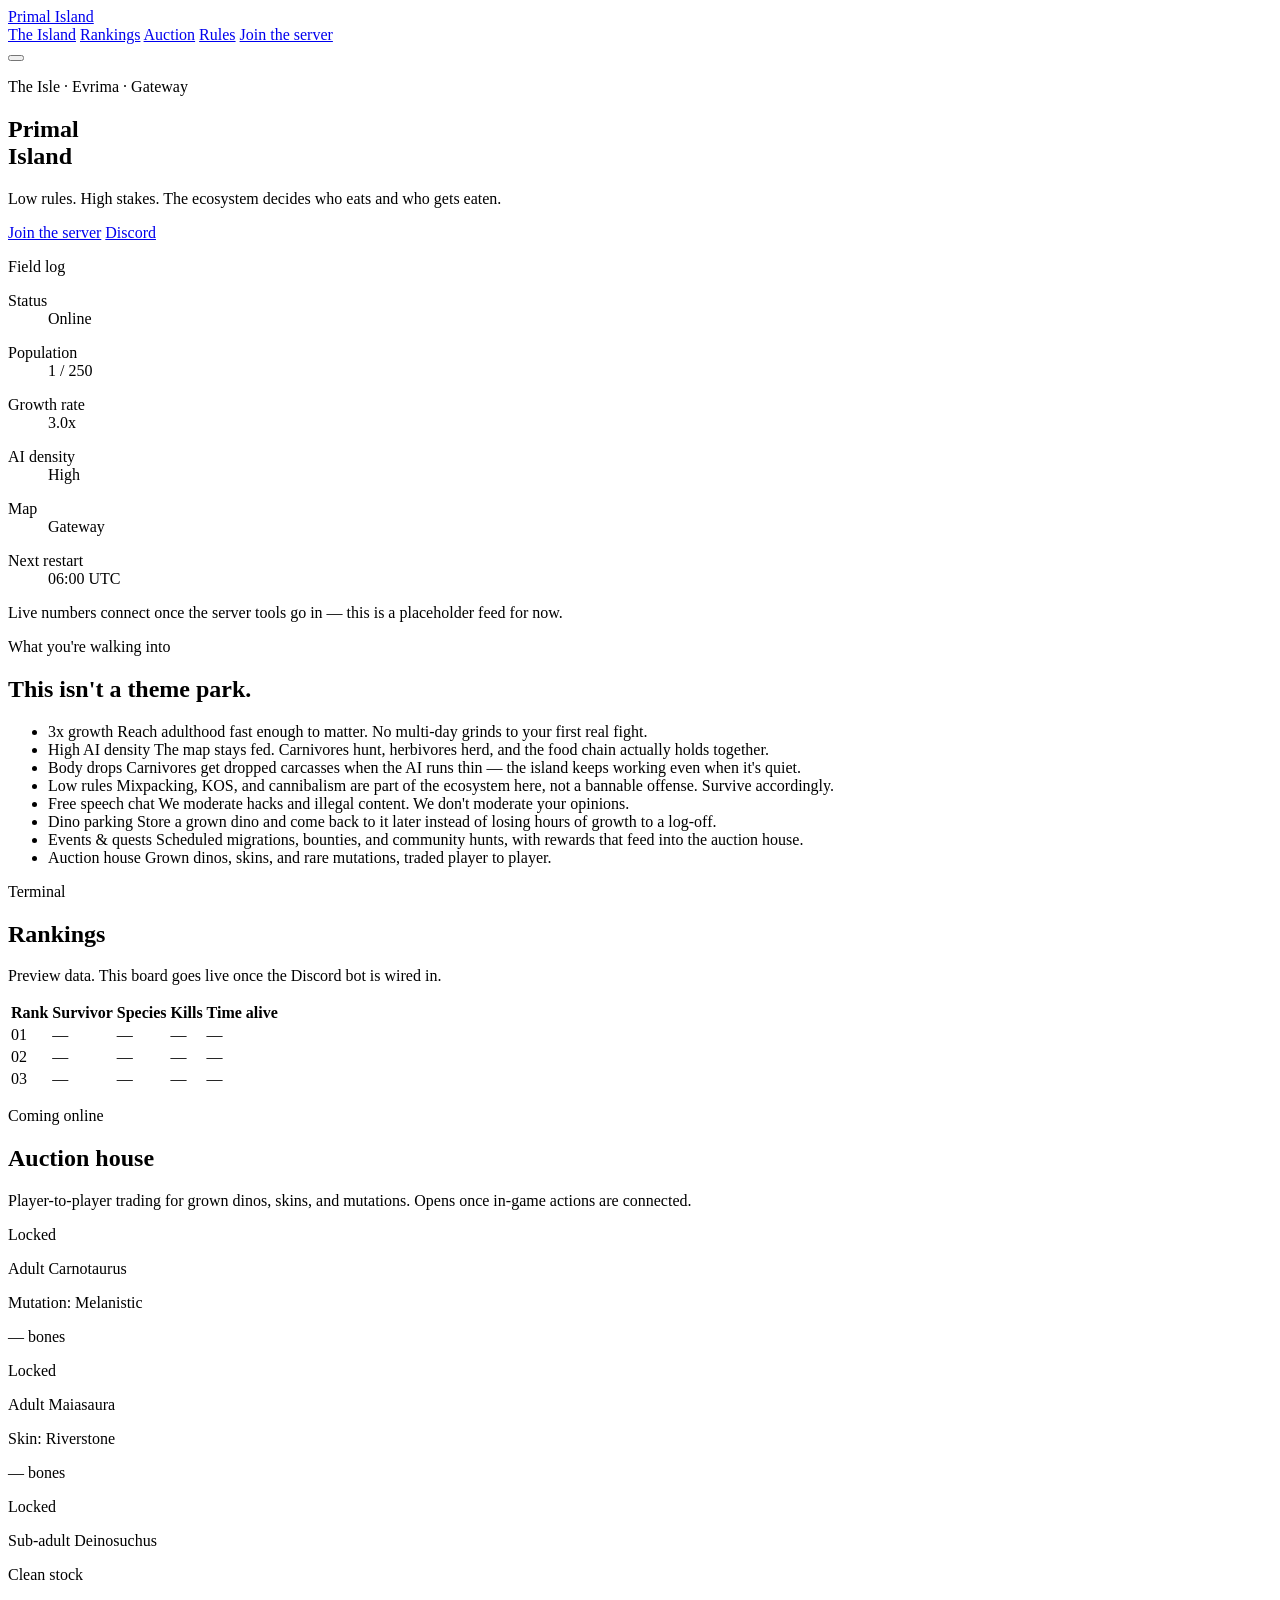
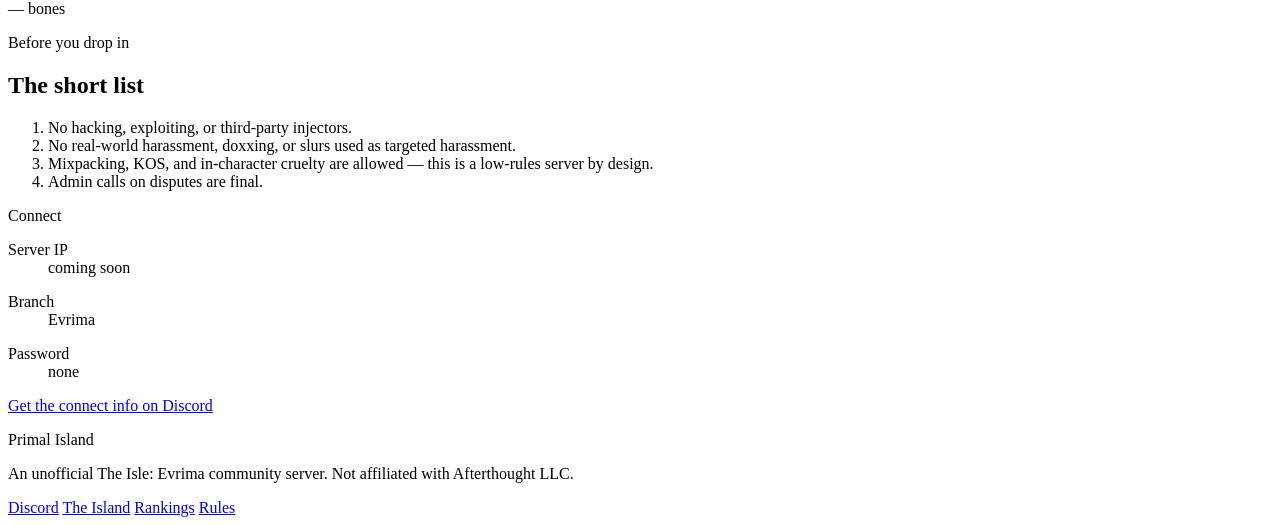
==== index.html @ 779211a6 "Add files via upload" ====
<!DOCTYPE html>
<html lang="en">
<head>
<meta charset="UTF-8">
<meta name="viewport" content="width=device-width, initial-scale=1.0">
<title>Primal Island — The Isle: Evrima Server</title>
<meta name="description" content="Primal Island: a low-rules, high-AI, 3x growth Isle Evrima server. Hunt, herd, and rule the ecosystem.">
<link rel="preconnect" href="https://fonts.googleapis.com">
<link rel="preconnect" href="https://fonts.gstatic.com" crossorigin>
<link href="https://fonts.googleapis.com/css2?family=Fraunces:opsz,wght@9..144,400;9..144,600;9..144,700;9..144,900&family=Work+Sans:wght@400;500;600;700&display=swap" rel="stylesheet">
<link rel="stylesheet" href="css/styles.css">
</head>
<body>

<div class="grain"></div>

<header class="nav">
  <a href="#top" class="nav__mark">Primal Island</a>
  <nav class="nav__links">
    <a href="#the-island">The Island</a>
    <a href="#rankings">Rankings</a>
    <a href="#auction">Auction</a>
    <a href="#rules">Rules</a>
    <a href="#connect" class="nav__cta">Join the server</a>
  </nav>
  <button class="nav__toggle" aria-label="Open menu" aria-expanded="false">
    <span></span><span></span><span></span>
  </button>
</header>

<main id="top">

  <!-- HERO -->
  <section class="hero">
    <div class="hero__terrain" aria-hidden="true"></div>
    <div class="hero__grid">
      <div class="hero__title-block">
        <p class="kicker">The Isle · Evrima · Gateway</p>
        <h1 class="hero__title">Primal<br>Island</h1>
        <p class="hero__sub">Low rules. High stakes. The ecosystem decides who eats and who gets eaten.</p>
        <div class="hero__actions">
          <a href="#connect" class="btn btn--primary">Join the server</a>
          <a href="#discord" class="btn btn--ghost">Discord</a>
        </div>
      </div>

      <aside class="field-log" aria-label="Live server status">
        <p class="field-log__title">Field log</p>
        <dl class="field-log__row">
          <dt>Status</dt>
          <dd><span class="dot dot--live"></span>Online</dd>
        </dl>
        <dl class="field-log__row">
          <dt>Population</dt>
          <dd>1 / 250</dd>
        </dl>
        <dl class="field-log__row">
          <dt>Growth rate</dt>
          <dd>3.0x</dd>
        </dl>
        <dl class="field-log__row">
          <dt>AI density</dt>
          <dd>High</dd>
        </dl>
        <dl class="field-log__row">
          <dt>Map</dt>
          <dd>Gateway</dd>
        </dl>
        <dl class="field-log__row">
          <dt>Next restart</dt>
          <dd>06:00 UTC</dd>
        </dl>
        <p class="field-log__note">Live numbers connect once the server tools go in — this is a placeholder feed for now.</p>
      </aside>
    </div>
  </section>

  <!-- THE ISLAND / FEATURES -->
  <section id="the-island" class="section">
    <div class="section__head">
      <p class="kicker">What you're walking into</p>
      <h2>This isn't a theme park.</h2>
    </div>

    <ul class="ledger">
      <li class="ledger__row">
        <span class="ledger__label">3x growth</span>
        <span class="ledger__desc">Reach adulthood fast enough to matter. No multi-day grinds to your first real fight.</span>
      </li>
      <li class="ledger__row">
        <span class="ledger__label">High AI density</span>
        <span class="ledger__desc">The map stays fed. Carnivores hunt, herbivores herd, and the food chain actually holds together.</span>
      </li>
      <li class="ledger__row">
        <span class="ledger__label">Body drops</span>
        <span class="ledger__desc">Carnivores get dropped carcasses when the AI runs thin — the island keeps working even when it's quiet.</span>
      </li>
      <li class="ledger__row">
        <span class="ledger__label">Low rules</span>
        <span class="ledger__desc">Mixpacking, KOS, and cannibalism are part of the ecosystem here, not a bannable offense. Survive accordingly.</span>
      </li>
      <li class="ledger__row">
        <span class="ledger__label">Free speech chat</span>
        <span class="ledger__desc">We moderate hacks and illegal content. We don't moderate your opinions.</span>
      </li>
      <li class="ledger__row">
        <span class="ledger__label">Dino parking</span>
        <span class="ledger__desc">Store a grown dino and come back to it later instead of losing hours of growth to a log-off.</span>
      </li>
      <li class="ledger__row">
        <span class="ledger__label">Events &amp; quests</span>
        <span class="ledger__desc">Scheduled migrations, bounties, and community hunts, with rewards that feed into the auction house.</span>
      </li>
      <li class="ledger__row">
        <span class="ledger__label">Auction house</span>
        <span class="ledger__desc">Grown dinos, skins, and rare mutations, traded player to player.</span>
      </li>
    </ul>
  </section>

  <!-- RANKINGS -->
  <section id="rankings" class="section section--terminal">
    <div class="section__head">
      <p class="kicker">Terminal</p>
      <h2>Rankings</h2>
      <p class="section__note">Preview data. This board goes live once the Discord bot is wired in.</p>
    </div>

    <table class="terminal-table">
      <thead>
        <tr>
          <th>Rank</th>
          <th>Survivor</th>
          <th>Species</th>
          <th>Kills</th>
          <th>Time alive</th>
        </tr>
      </thead>
      <tbody>
        <tr>
          <td>01</td>
          <td>—</td>
          <td>—</td>
          <td>—</td>
          <td>—</td>
        </tr>
        <tr>
          <td>02</td>
          <td>—</td>
          <td>—</td>
          <td>—</td>
          <td>—</td>
        </tr>
        <tr>
          <td>03</td>
          <td>—</td>
          <td>—</td>
          <td>—</td>
          <td>—</td>
        </tr>
      </tbody>
    </table>
  </section>

  <!-- AUCTION -->
  <section id="auction" class="section">
    <div class="section__head">
      <p class="kicker">Coming online</p>
      <h2>Auction house</h2>
      <p class="section__note">Player-to-player trading for grown dinos, skins, and mutations. Opens once in-game actions are connected.</p>
    </div>

    <div class="auction-preview">
      <div class="auction-card">
        <span class="tag tag--amber">Locked</span>
        <p class="auction-card__name">Adult Carnotaurus</p>
        <p class="auction-card__meta">Mutation: Melanistic</p>
        <p class="auction-card__price">— bones</p>
      </div>
      <div class="auction-card">
        <span class="tag tag--amber">Locked</span>
        <p class="auction-card__name">Adult Maiasaura</p>
        <p class="auction-card__meta">Skin: Riverstone</p>
        <p class="auction-card__price">— bones</p>
      </div>
      <div class="auction-card">
        <span class="tag tag--amber">Locked</span>
        <p class="auction-card__name">Sub-adult Deinosuchus</p>
        <p class="auction-card__meta">Clean stock</p>
        <p class="auction-card__price">— bones</p>
      </div>
    </div>
  </section>

  <!-- RULES / CONNECT -->
  <section id="rules" class="section section--split">
    <div>
      <p class="kicker">Before you drop in</p>
      <h2>The short list</h2>
      <ol class="rules-list">
        <li>No hacking, exploiting, or third-party injectors.</li>
        <li>No real-world harassment, doxxing, or slurs used as targeted harassment.</li>
        <li>Mixpacking, KOS, and in-character cruelty are allowed — this is a low-rules server by design.</li>
        <li>Admin calls on disputes are final.</li>
      </ol>
    </div>

    <div id="connect" class="connect-panel">
      <p class="field-log__title">Connect</p>
      <dl class="field-log__row">
        <dt>Server IP</dt>
        <dd>coming soon</dd>
      </dl>
      <dl class="field-log__row">
        <dt>Branch</dt>
        <dd>Evrima</dd>
      </dl>
      <dl class="field-log__row">
        <dt>Password</dt>
        <dd>none</dd>
      </dl>
      <a href="#discord" class="btn btn--primary btn--block">Get the connect info on Discord</a>
    </div>
  </section>

</main>

<footer class="footer" id="discord">
  <p class="footer__mark">Primal Island</p>
  <p class="footer__sub">An unofficial The Isle: Evrima community server. Not affiliated with Afterthought LLC.</p>
  <div class="footer__links">
    <a href="#">Discord</a>
    <a href="#the-island">The Island</a>
    <a href="#rankings">Rankings</a>
    <a href="#rules">Rules</a>
  </div>
</footer>

<script src="js/main.js"></script>
</body>
</html>
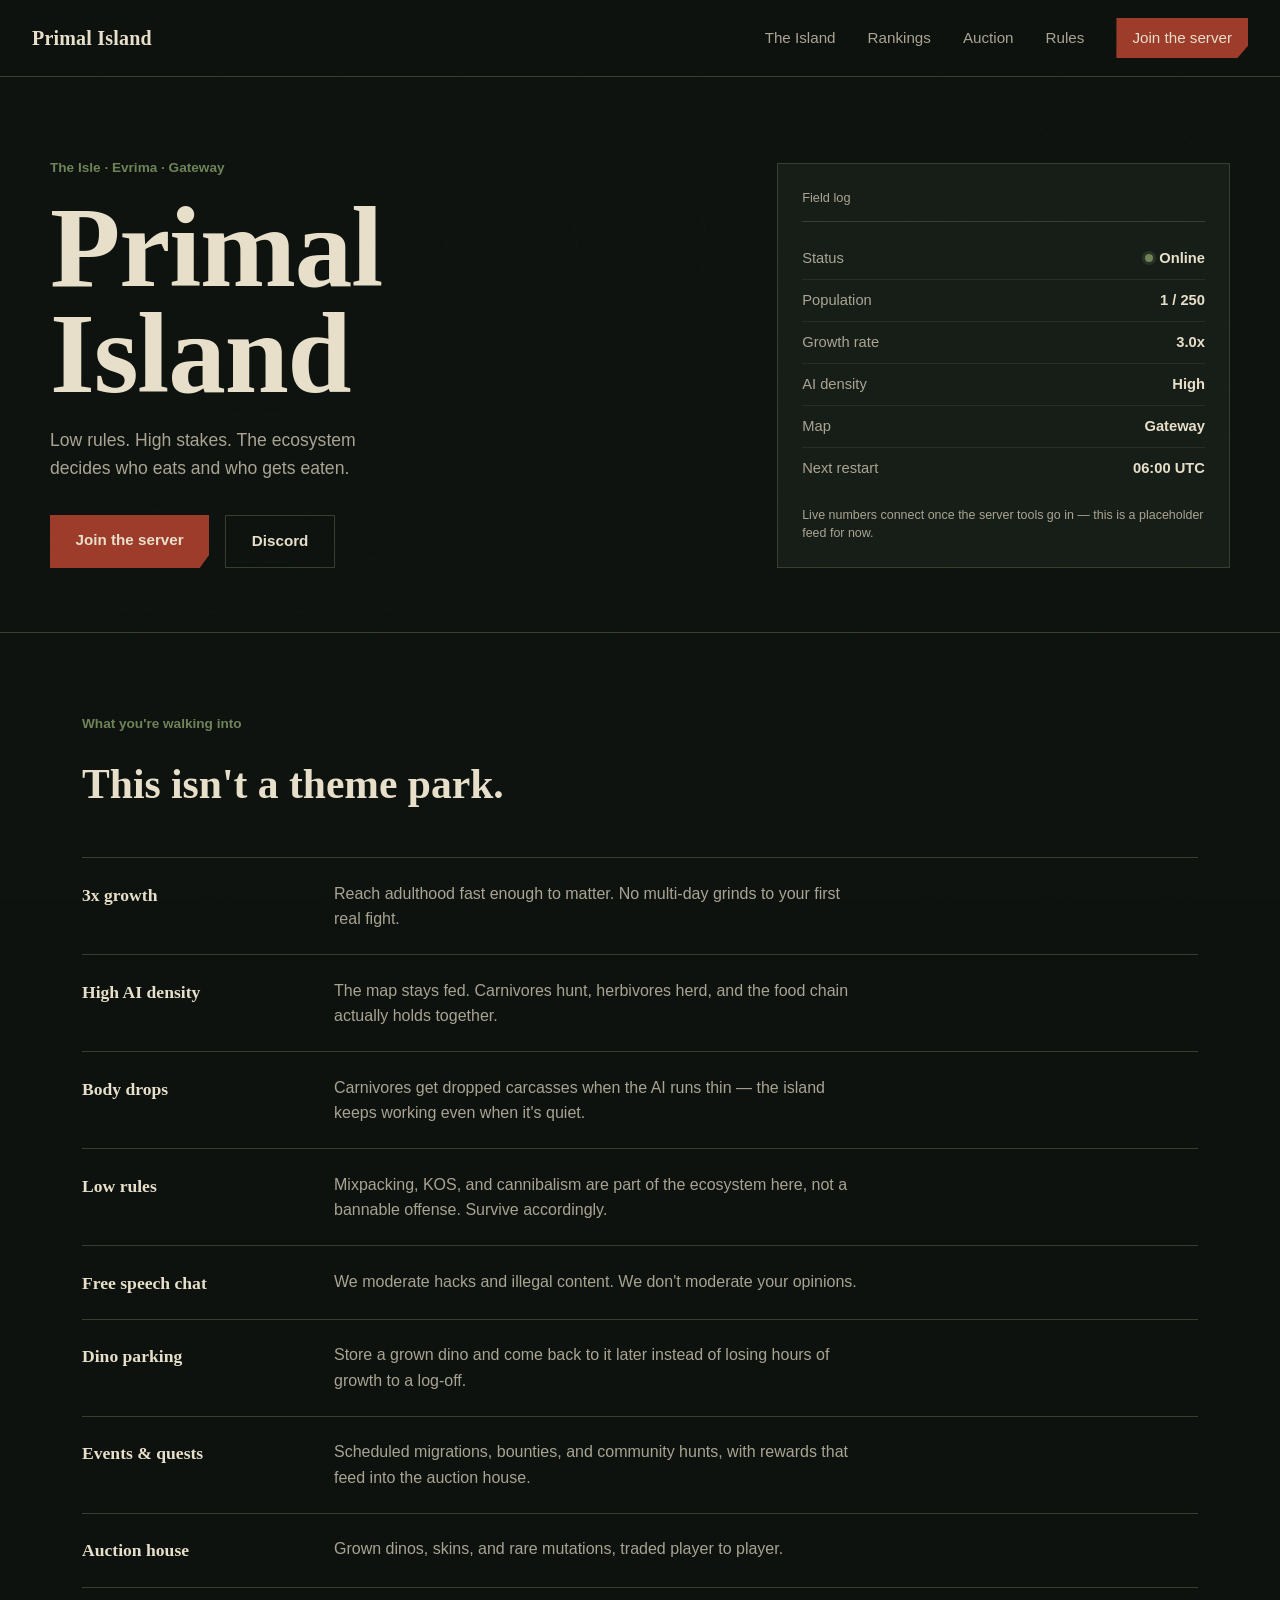
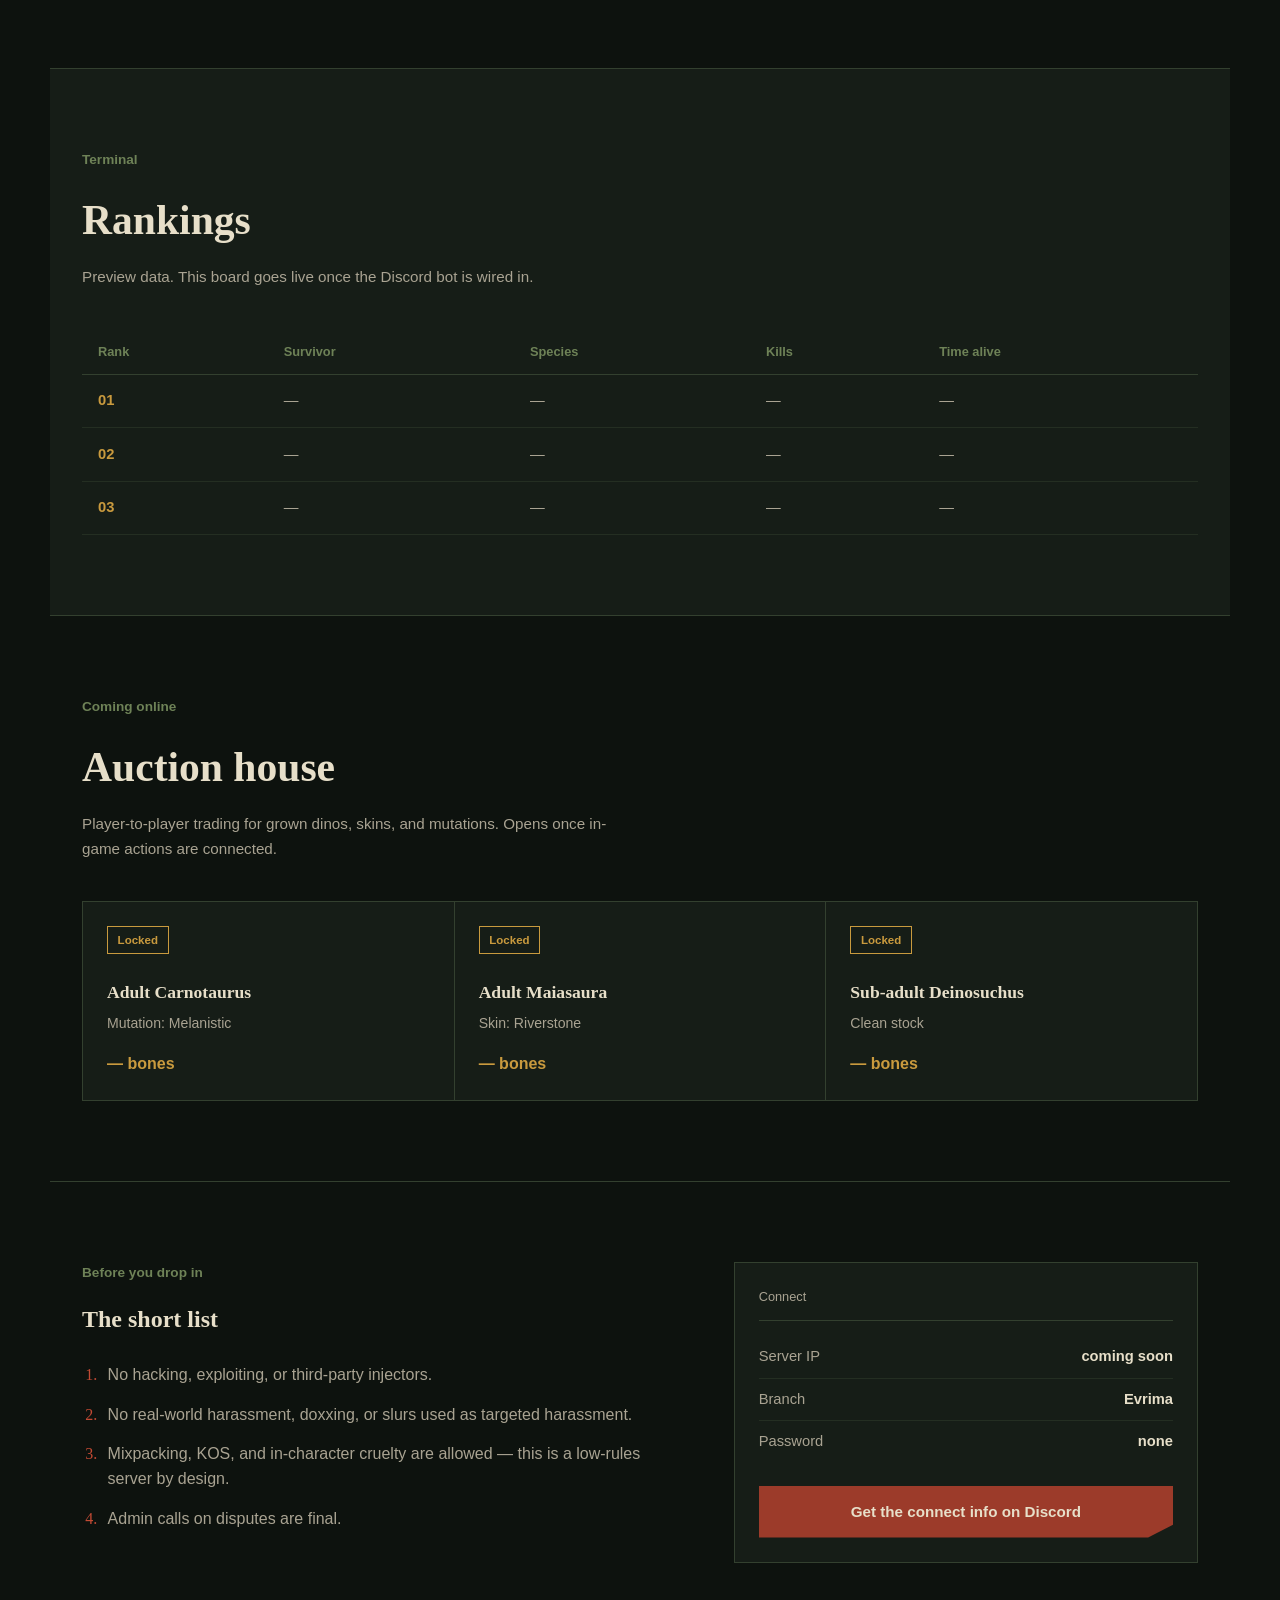
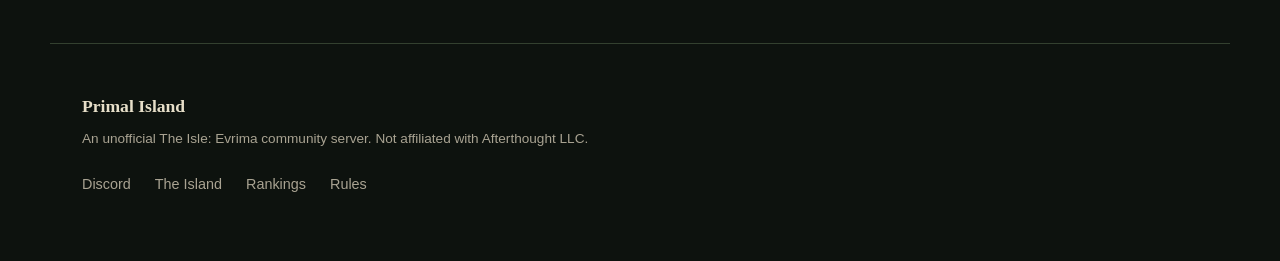
==== commit 817636fe: "Update stylesheet and script links in index.html" ====
--- a/index.html
+++ b/index.html
@@ -8,7 +8,7 @@
 <link rel="preconnect" href="https://fonts.googleapis.com">
 <link rel="preconnect" href="https://fonts.gstatic.com" crossorigin>
 <link href="https://fonts.googleapis.com/css2?family=Fraunces:opsz,wght@9..144,400;9..144,600;9..144,700;9..144,900&family=Work+Sans:wght@400;500;600;700&display=swap" rel="stylesheet">
-<link rel="stylesheet" href="css/styles.css">
+<link rel="stylesheet" href="styles.css">
 </head>
 <body>
 
@@ -236,6 +236,6 @@
   </div>
 </footer>
 
-<script src="js/main.js"></script>
+<script src="main.js"></script>
 </body>
 </html>
--- a/styles.css
+++ b/styles.css
@@ -0,0 +1,393 @@
+/* ---------------------------------------------
+   Primal Island — design tokens
+--------------------------------------------- */
+:root {
+  --void: #0D120E;
+  --surface: #161D17;
+  --surface-raised: #1D2620;
+  --line: #33402F;
+  --bone: #E7DFC9;
+  --bone-dim: #A9A392;
+  --rust: #9C3B2A;
+  --rust-bright: #C24A34;
+  --fern: #6E8257;
+  --amber: #C99A3E;
+
+  --font-display: "Fraunces", Georgia, serif;
+  --font-body: "Work Sans", -apple-system, BlinkMacSystemFont, sans-serif;
+
+  --max-width: 1180px;
+}
+
+* { box-sizing: border-box; }
+
+html { scroll-behavior: smooth; }
+
+body {
+  margin: 0;
+  background: var(--void);
+  color: var(--bone);
+  font-family: var(--font-body);
+  font-size: 16px;
+  line-height: 1.6;
+  -webkit-font-smoothing: antialiased;
+}
+
+@media (prefers-reduced-motion: reduce) {
+  html { scroll-behavior: auto; }
+  * { animation: none !important; transition: none !important; }
+}
+
+a { color: inherit; text-decoration: none; }
+
+h1, h2, h3 {
+  font-family: var(--font-display);
+  font-weight: 600;
+  margin: 0;
+  color: var(--bone);
+}
+
+:focus-visible {
+  outline: 2px solid var(--amber);
+  outline-offset: 3px;
+}
+
+/* subtle film grain over everything — one deliberate texture, not decoration piled on decoration */
+.grain {
+  position: fixed;
+  inset: 0;
+  pointer-events: none;
+  z-index: 50;
+  opacity: 0.05;
+  mix-blend-mode: overlay;
+  background-image: url("data:image/svg+xml,%3Csvg xmlns='http://www.w3.org/2000/svg' width='120' height='120'%3E%3Cfilter id='n'%3E%3CfeTurbulence type='fractalNoise' baseFrequency='0.9' numOctaves='2' stitchTiles='stitch'/%3E%3C/filter%3E%3Crect width='100%25' height='100%25' filter='url(%23n)'/%3E%3C/svg%3E");
+}
+
+/* ---------------------------------------------
+   Nav
+--------------------------------------------- */
+.nav {
+  position: sticky;
+  top: 0;
+  z-index: 40;
+  display: flex;
+  align-items: center;
+  justify-content: space-between;
+  padding: 1.1rem 2rem;
+  background: rgba(13, 18, 14, 0.88);
+  backdrop-filter: blur(6px);
+  border-bottom: 1px solid var(--line);
+}
+
+.nav__mark {
+  font-family: var(--font-display);
+  font-weight: 700;
+  font-size: 1.25rem;
+  letter-spacing: 0.01em;
+}
+
+.nav__links {
+  display: flex;
+  align-items: center;
+  gap: 2rem;
+  font-size: 0.95rem;
+}
+
+.nav__links a { color: var(--bone-dim); transition: color 0.15s ease; }
+.nav__links a:hover { color: var(--bone); }
+
+.nav__cta {
+  color: var(--bone) !important;
+  background: var(--rust);
+  padding: 0.5rem 1rem;
+  clip-path: polygon(0 0, 100% 0, 100% 70%, 92% 100%, 0 100%);
+}
+.nav__cta:hover { background: var(--rust-bright); }
+
+.nav__toggle {
+  display: none;
+  flex-direction: column;
+  gap: 5px;
+  background: none;
+  border: none;
+  cursor: pointer;
+  padding: 0.5rem;
+}
+.nav__toggle span {
+  width: 22px;
+  height: 2px;
+  background: var(--bone);
+}
+
+/* ---------------------------------------------
+   Hero
+--------------------------------------------- */
+.hero {
+  position: relative;
+  padding: 5rem 2rem 4rem;
+  overflow: hidden;
+  border-bottom: 1px solid var(--line);
+}
+
+.hero__terrain {
+  position: absolute;
+  inset: 0;
+  z-index: 0;
+  opacity: 0.5;
+  background-image:
+    repeating-radial-gradient(ellipse at 20% 30%, transparent 0, transparent 60px, rgba(110,130,87,0.06) 61px, transparent 62px, transparent 130px),
+    repeating-radial-gradient(ellipse at 85% 70%, transparent 0, transparent 90px, rgba(156,59,42,0.05) 91px, transparent 92px, transparent 170px);
+}
+
+.hero__grid {
+  position: relative;
+  z-index: 1;
+  max-width: var(--max-width);
+  margin: 0 auto;
+  display: grid;
+  grid-template-columns: 1.5fr 1fr;
+  gap: 3rem;
+  align-items: end;
+}
+
+.kicker {
+  font-family: var(--font-body);
+  font-size: 0.85rem;
+  color: var(--fern);
+  margin: 0 0 1rem;
+  font-weight: 600;
+}
+
+.hero__title {
+  font-size: clamp(3.5rem, 9vw, 7.5rem);
+  line-height: 0.92;
+  letter-spacing: -0.01em;
+  margin: 0 0 1.25rem;
+}
+
+.hero__sub {
+  max-width: 34ch;
+  color: var(--bone-dim);
+  font-size: 1.1rem;
+  margin: 0 0 2rem;
+}
+
+.hero__actions { display: flex; gap: 1rem; flex-wrap: wrap; }
+
+.btn {
+  display: inline-block;
+  padding: 0.85rem 1.6rem;
+  font-family: var(--font-body);
+  font-weight: 600;
+  font-size: 0.95rem;
+  clip-path: polygon(0 0, 100% 0, 100% 75%, 94% 100%, 0 100%);
+  transition: background 0.15s ease, color 0.15s ease;
+}
+.btn--primary { background: var(--rust); color: var(--bone); }
+.btn--primary:hover { background: var(--rust-bright); }
+.btn--ghost { background: transparent; color: var(--bone); border: 1px solid var(--line); clip-path: none; }
+.btn--ghost:hover { border-color: var(--bone-dim); }
+.btn--block { display: block; text-align: center; width: 100%; margin-top: 1.5rem; }
+
+/* Field log / HUD panel */
+.field-log {
+  background: var(--surface);
+  border: 1px solid var(--line);
+  padding: 1.5rem;
+}
+
+.field-log__title {
+  font-family: var(--font-body);
+  font-size: 0.8rem;
+  color: var(--bone-dim);
+  margin: 0 0 1rem;
+  padding-bottom: 0.75rem;
+  border-bottom: 1px solid var(--line);
+}
+
+.field-log__row {
+  display: flex;
+  justify-content: space-between;
+  align-items: center;
+  margin: 0;
+  padding: 0.55rem 0;
+  border-bottom: 1px solid rgba(51, 64, 47, 0.5);
+  font-size: 0.92rem;
+}
+.field-log__row:last-of-type { border-bottom: none; }
+.field-log__row dt { color: var(--bone-dim); font-weight: 400; }
+.field-log__row dd { margin: 0; font-weight: 600; display: flex; align-items: center; gap: 0.4rem; }
+
+.field-log__note {
+  font-size: 0.78rem;
+  color: var(--bone-dim);
+  margin: 1rem 0 0;
+  line-height: 1.5;
+}
+
+.dot {
+  width: 8px;
+  height: 8px;
+  border-radius: 50%;
+  display: inline-block;
+}
+.dot--live { background: var(--fern); box-shadow: 0 0 0 3px rgba(110,130,87,0.2); }
+
+/* ---------------------------------------------
+   Sections (shared)
+--------------------------------------------- */
+.section {
+  max-width: var(--max-width);
+  margin: 0 auto;
+  padding: 5rem 2rem;
+  border-bottom: 1px solid var(--line);
+}
+
+.section__head { margin-bottom: 2.5rem; max-width: 60ch; }
+.section__head h2 { font-size: clamp(1.9rem, 4vw, 2.6rem); }
+.section__note { color: var(--bone-dim); margin-top: 0.75rem; font-size: 0.95rem; }
+
+/* Ledger list — deliberately not a card grid */
+.ledger { list-style: none; margin: 0; padding: 0; border-top: 1px solid var(--line); }
+
+.ledger__row {
+  display: grid;
+  grid-template-columns: 220px 1fr;
+  gap: 2rem;
+  padding: 1.4rem 0;
+  border-bottom: 1px solid var(--line);
+}
+
+.ledger__label {
+  font-family: var(--font-display);
+  font-weight: 600;
+  font-size: 1.1rem;
+}
+
+.ledger__desc { color: var(--bone-dim); max-width: 60ch; }
+
+/* Terminal / rankings table */
+.section--terminal { background: var(--surface); border-bottom: 1px solid var(--line); }
+
+.terminal-table {
+  width: 100%;
+  border-collapse: collapse;
+  font-family: var(--font-body);
+  font-size: 0.92rem;
+}
+
+.terminal-table th {
+  text-align: left;
+  color: var(--fern);
+  font-weight: 600;
+  padding: 0.75rem 1rem;
+  border-bottom: 1px solid var(--line);
+  font-size: 0.8rem;
+}
+
+.terminal-table td {
+  padding: 0.9rem 1rem;
+  border-bottom: 1px solid rgba(51, 64, 47, 0.5);
+  color: var(--bone-dim);
+}
+
+.terminal-table tr td:first-child { color: var(--amber); font-weight: 600; }
+
+/* Auction preview */
+.auction-preview {
+  display: grid;
+  grid-template-columns: repeat(auto-fit, minmax(220px, 1fr));
+  gap: 1px;
+  background: var(--line);
+  border: 1px solid var(--line);
+}
+
+.auction-card {
+  background: var(--surface);
+  padding: 1.5rem;
+  position: relative;
+}
+
+.auction-card__name {
+  font-family: var(--font-display);
+  font-weight: 600;
+  font-size: 1.1rem;
+  margin: 1.5rem 0 0.35rem;
+}
+
+.auction-card__meta { color: var(--bone-dim); font-size: 0.88rem; margin: 0 0 1rem; }
+.auction-card__price { font-weight: 600; color: var(--amber); margin: 0; }
+
+.tag {
+  display: inline-block;
+  font-size: 0.72rem;
+  font-weight: 600;
+  padding: 0.25rem 0.6rem;
+  border: 1px solid var(--amber);
+  color: var(--amber);
+}
+
+/* Rules + connect split */
+.section--split {
+  display: grid;
+  grid-template-columns: 1.3fr 1fr;
+  gap: 3rem;
+  align-items: start;
+}
+
+.rules-list {
+  padding-left: 1.2rem;
+  color: var(--bone-dim);
+  margin-top: 1.5rem;
+}
+.rules-list li { margin-bottom: 0.85rem; padding-left: 0.4rem; }
+.rules-list li::marker { color: var(--rust-bright); font-family: var(--font-display); }
+
+.connect-panel {
+  background: var(--surface);
+  border: 1px solid var(--line);
+  padding: 1.5rem;
+}
+
+/* ---------------------------------------------
+   Footer
+--------------------------------------------- */
+.footer {
+  max-width: var(--max-width);
+  margin: 0 auto;
+  padding: 3rem 2rem 4rem;
+  display: flex;
+  flex-direction: column;
+  gap: 0.5rem;
+}
+
+.footer__mark { font-family: var(--font-display); font-weight: 700; font-size: 1.1rem; margin: 0; }
+.footer__sub { color: var(--bone-dim); font-size: 0.85rem; margin: 0 0 1rem; }
+.footer__links { display: flex; gap: 1.5rem; }
+.footer__links a { color: var(--bone-dim); font-size: 0.9rem; }
+.footer__links a:hover { color: var(--bone); }
+
+/* ---------------------------------------------
+   Responsive
+--------------------------------------------- */
+@media (max-width: 860px) {
+  .nav__links { display: none; }
+  .nav__links--open {
+    display: flex;
+    flex-direction: column;
+    position: absolute;
+    top: 100%;
+    left: 0;
+    right: 0;
+    background: var(--void);
+    border-bottom: 1px solid var(--line);
+    padding: 1.5rem 2rem;
+    gap: 1.2rem;
+  }
+  .nav__toggle { display: flex; }
+  .hero__grid { grid-template-columns: 1fr; }
+  .ledger__row { grid-template-columns: 1fr; gap: 0.4rem; }
+  .section--split { grid-template-columns: 1fr; }
+  .section { padding: 3.5rem 1.5rem; }
+  .hero { padding: 3.5rem 1.5rem 3rem; }
+}
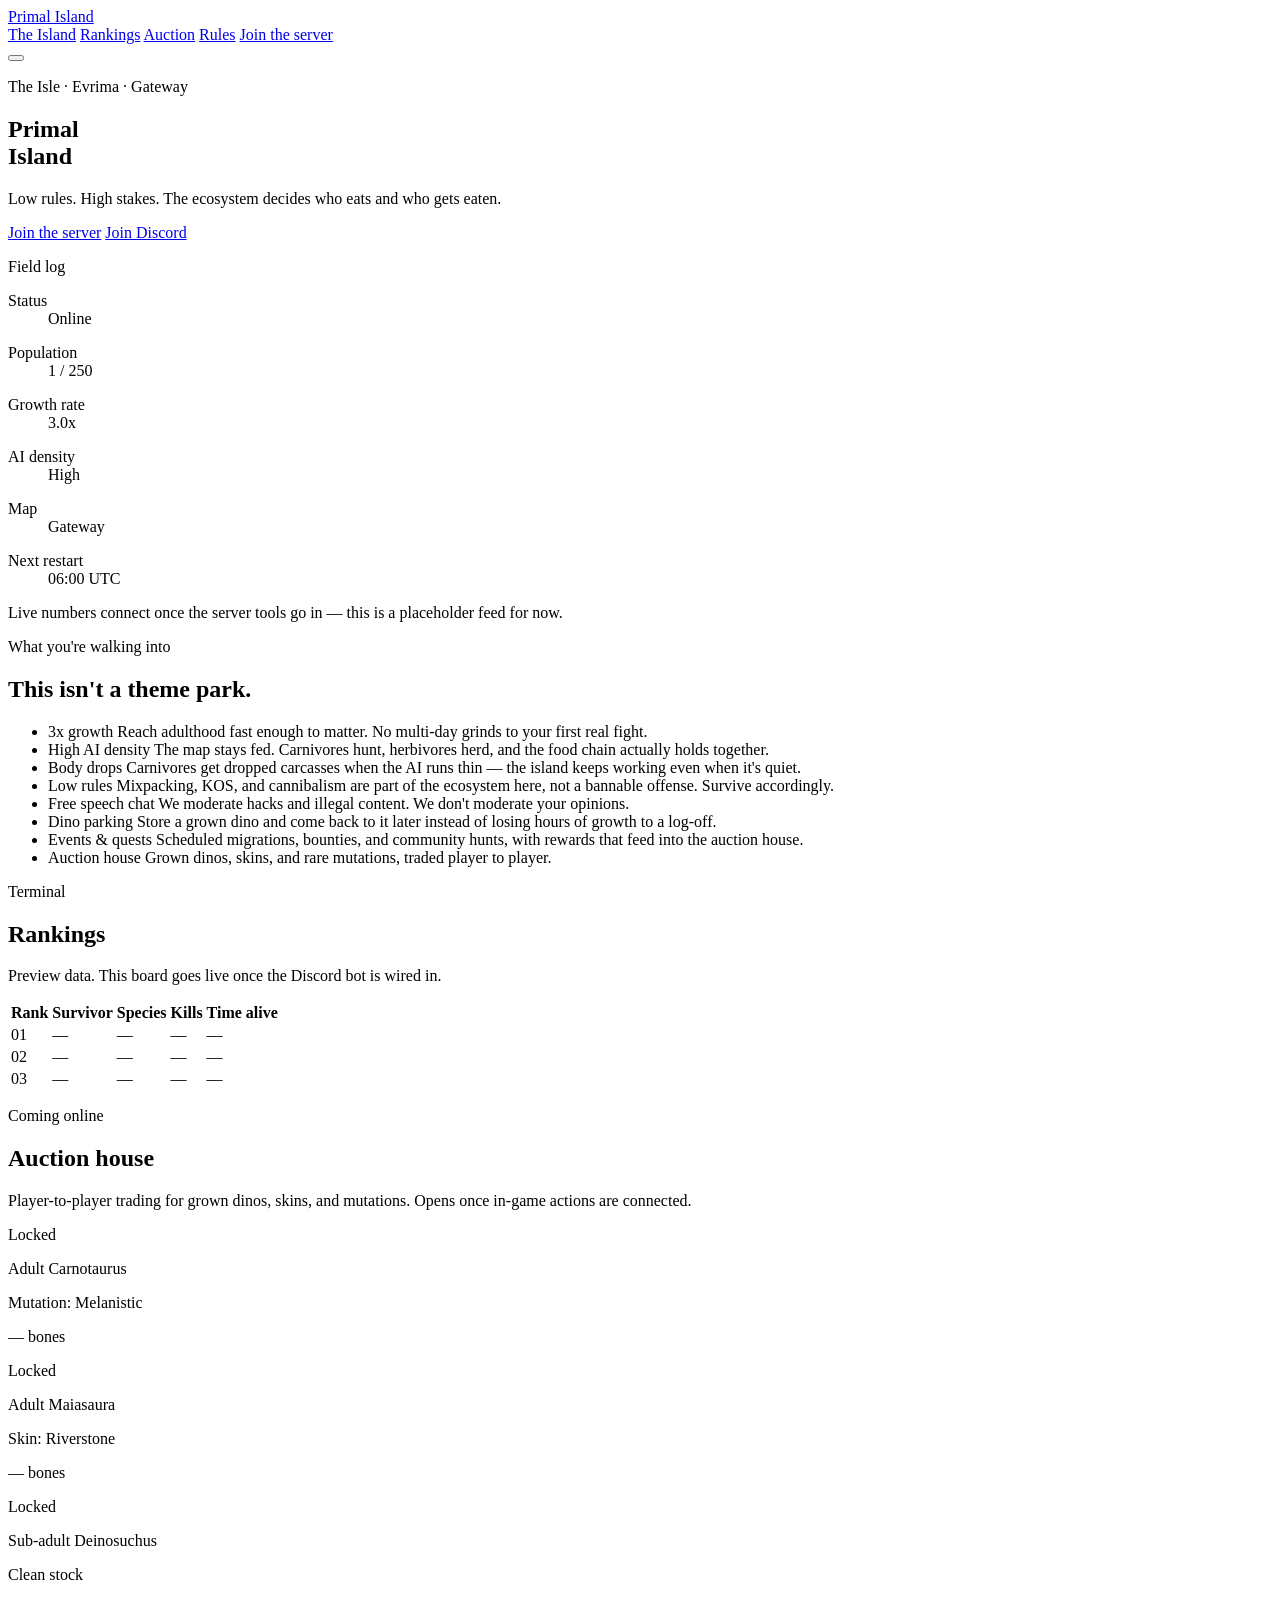
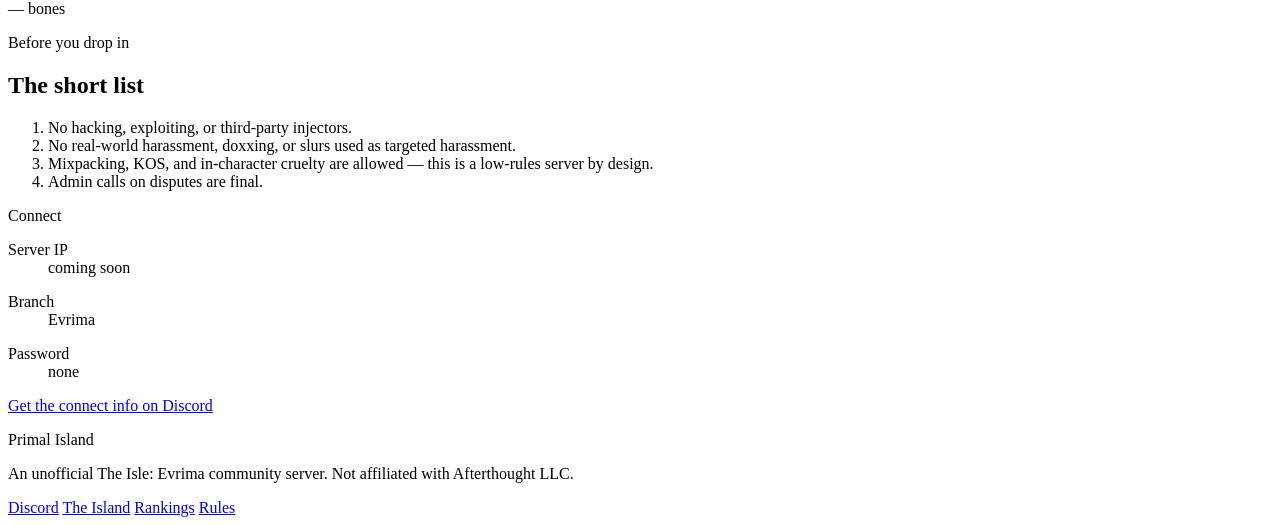
==== commit 4d50a6be: "Add files via upload" ====
--- a/index.html
+++ b/index.html
@@ -1,15 +1,36 @@
 <!DOCTYPE html>
 <html lang="en">
 <head>
-<meta charset="UTF-8">
-<meta name="viewport" content="width=device-width, initial-scale=1.0">
-<title>Primal Island — The Isle: Evrima Server</title>
-<meta name="description" content="Primal Island: a low-rules, high-AI, 3x growth Isle Evrima server. Hunt, herd, and rule the ecosystem.">
-<link rel="preconnect" href="https://fonts.googleapis.com">
-<link rel="preconnect" href="https://fonts.gstatic.com" crossorigin>
-<link href="https://fonts.googleapis.com/css2?family=Fraunces:opsz,wght@9..144,400;9..144,600;9..144,700;9..144,900&family=Work+Sans:wght@400;500;600;700&display=swap" rel="stylesheet">
-<link rel="stylesheet" href="styles.css">
+  <meta charset="UTF-8">
+  <meta name="viewport" content="width=device-width, initial-scale=1.0">
+  <title>Primal Island — The Isle: Evrima Server</title>
+  <meta name="description" content="Primal Island: a low-rules, high-AI, 3x growth Isle Evrima server. Hunt, herd, and rule the ecosystem. Free speech. Body drops. Auction house.">
+  <meta name="theme-color" content="#0D120E">
+
+  <!-- Favicon -->
+  <link rel="icon" href="/assets/favicon.svg" type="image/svg+xml">
+  <link rel="apple-touch-icon" href="/assets/favicon.svg">
+
+  <!-- Open Graph / Facebook / Discord -->
+  <meta property="og:type" content="website">
+  <meta property="og:url" content="https://primal-island.primal-island-hosting.workers.dev/">
+  <meta property="og:title" content="Primal Island — The Isle: Evrima">
+  <meta property="og:description" content="Low rules. 3x growth. High AI. Body drops, parking, auction house, free speech. The ecosystem decides who eats and who gets eaten.">
+  <meta property="og:site_name" content="Primal Island">
+  <meta property="og:locale" content="en_US">
+  <!-- Optional later: <meta property="og:image" content="https://primal-island.primal-island-hosting.workers.dev/assets/og-banner.png"> -->
+
+  <!-- Twitter Card -->
+  <meta name="twitter:card" content="summary">
+  <meta name="twitter:title" content="Primal Island — The Isle: Evrima">
+  <meta name="twitter:description" content="Low rules. 3x growth. High AI. Body drops, parking, auction house, free speech.">
+
+  <link rel="preconnect" href="https://fonts.googleapis.com">
+  <link rel="preconnect" href="https://fonts.gstatic.com" crossorigin>
+  <link href="https://fonts.googleapis.com/css2?family=Fraunces:opsz,wght@9..144,400;9..144,600;9..144,700;9..144,900&family=Work+Sans:wght@400;500;600;700&display=swap" rel="stylesheet">
+  <link rel="stylesheet" href="css/styles.css">
 </head>
+
 <body>
 
 <div class="grain"></div>
@@ -40,7 +61,7 @@
         <p class="hero__sub">Low rules. High stakes. The ecosystem decides who eats and who gets eaten.</p>
         <div class="hero__actions">
           <a href="#connect" class="btn btn--primary">Join the server</a>
-          <a href="#discord" class="btn btn--ghost">Discord</a>
+          <a href="#discord" class="btn btn--ghost">Join Discord</a>
         </div>
       </div>
 
@@ -219,7 +240,7 @@
         <dt>Password</dt>
         <dd>none</dd>
       </dl>
-      <a href="#discord" class="btn btn--primary btn--block">Get the connect info on Discord</a>
+      <a href="https://discord.gg/YOUR-INVITE" class="btn btn--primary btn--block" target="_blank" rel="noopener">Get the connect info on Discord</a>
     </div>
   </section>
 
@@ -229,13 +250,14 @@
   <p class="footer__mark">Primal Island</p>
   <p class="footer__sub">An unofficial The Isle: Evrima community server. Not affiliated with Afterthought LLC.</p>
   <div class="footer__links">
-    <a href="#">Discord</a>
+    <a href="https://discord.gg/YOUR-INVITE" target="_blank" rel="noopener">Discord</a>
     <a href="#the-island">The Island</a>
     <a href="#rankings">Rankings</a>
     <a href="#rules">Rules</a>
   </div>
 </footer>
 
-<script src="main.js"></script>
+
+<script src="js/main.js"></script>
 </body>
 </html>
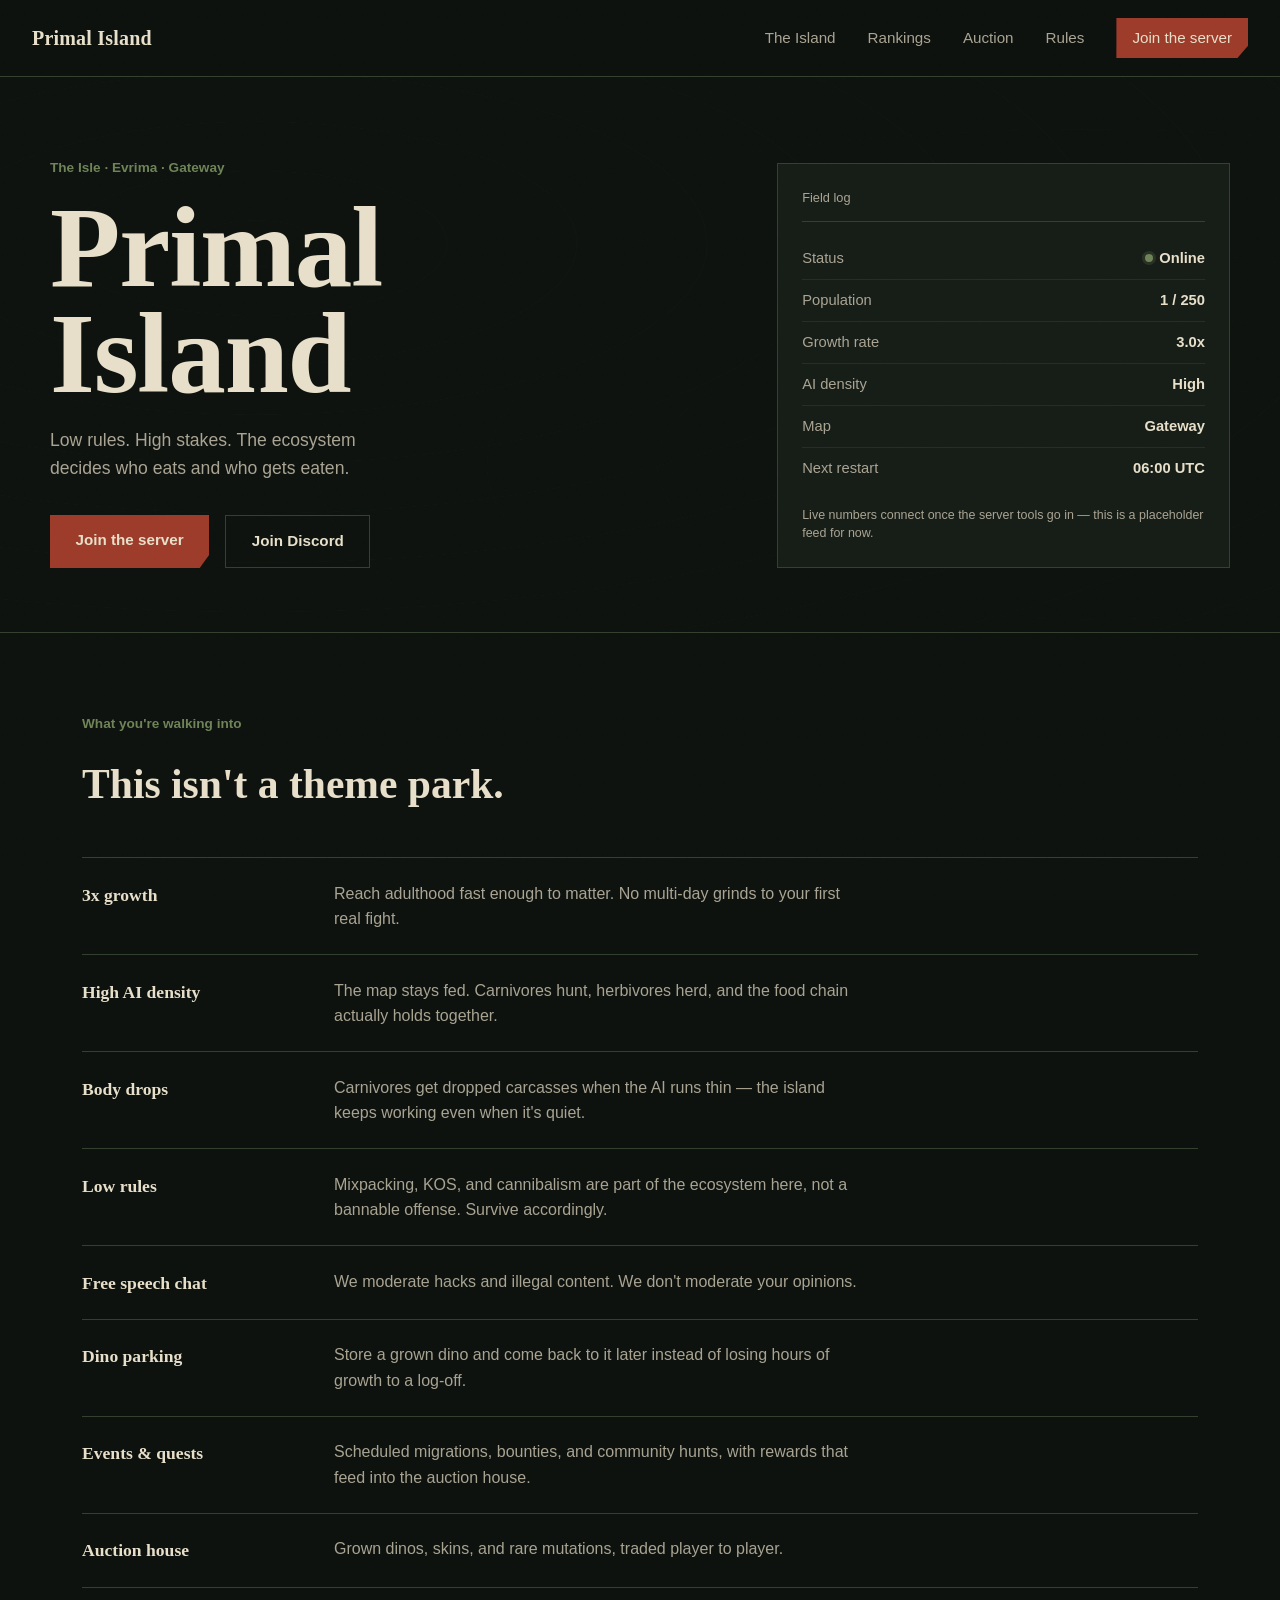
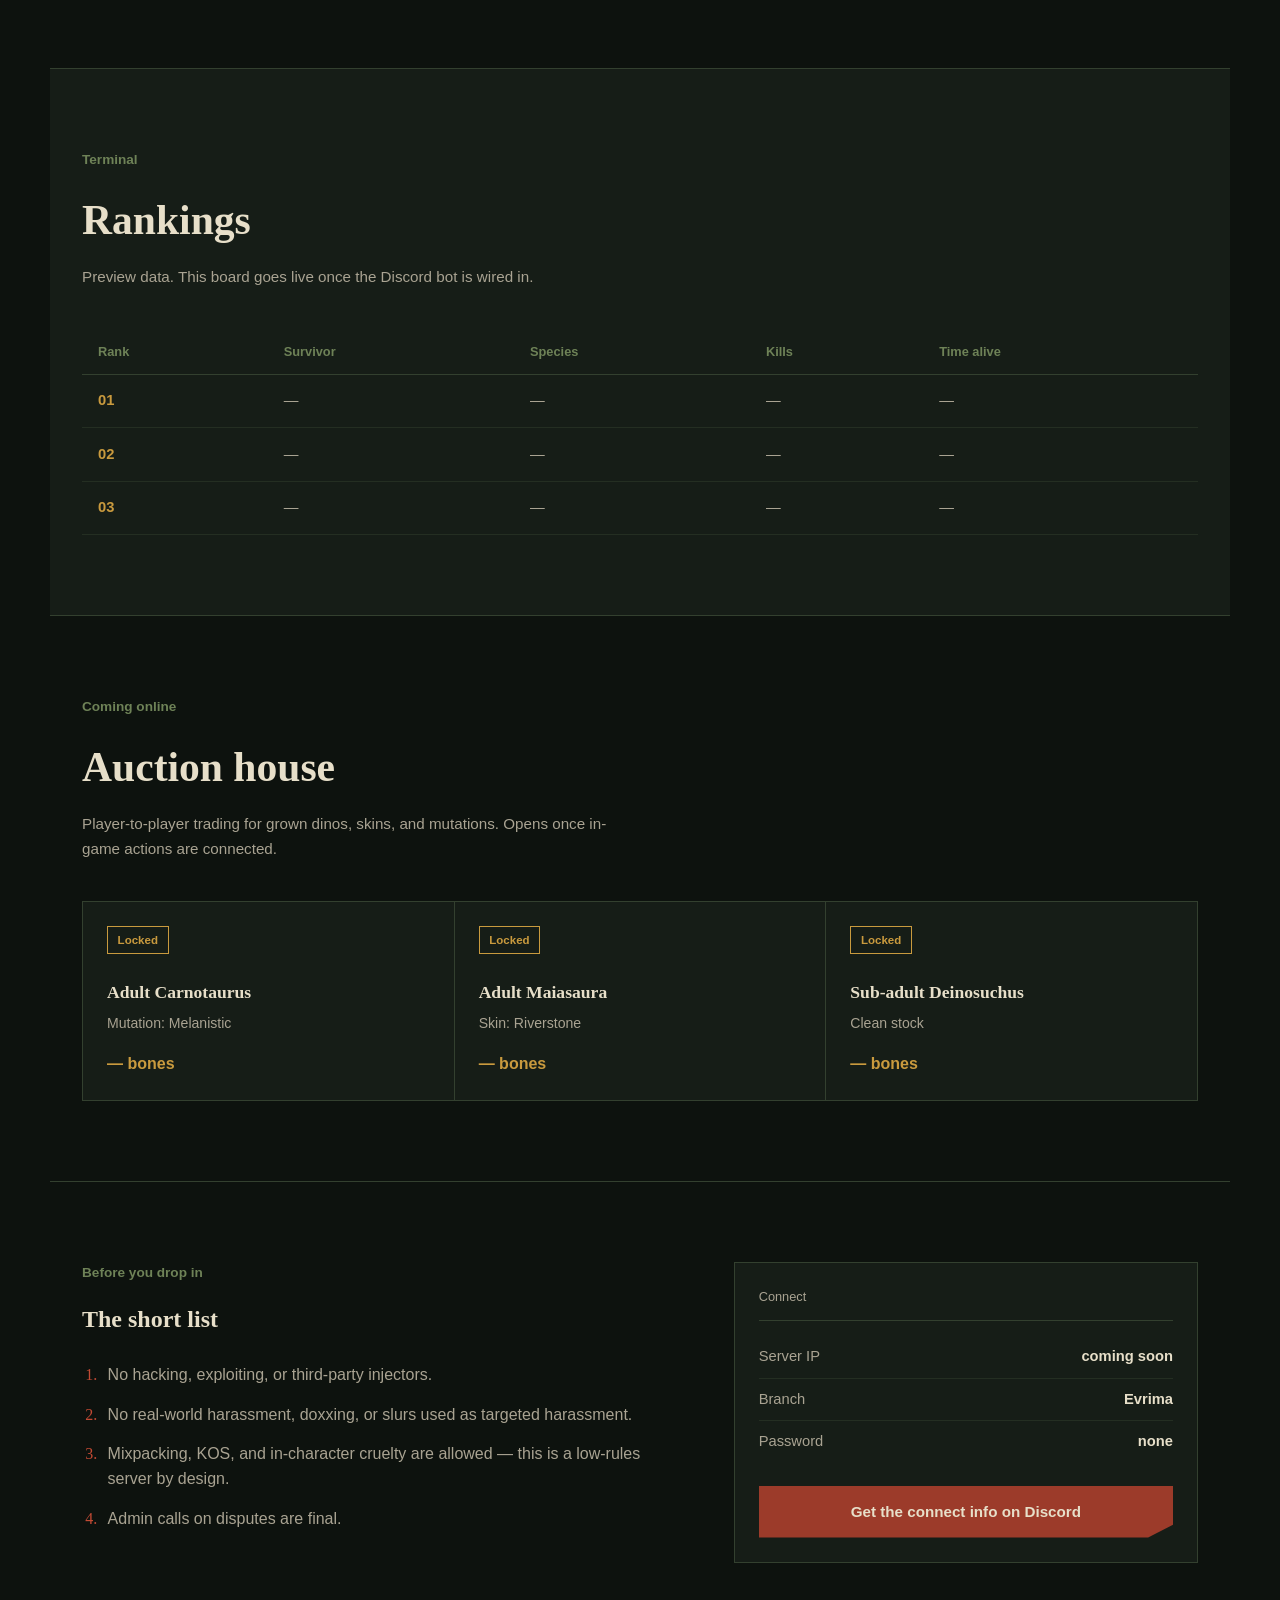
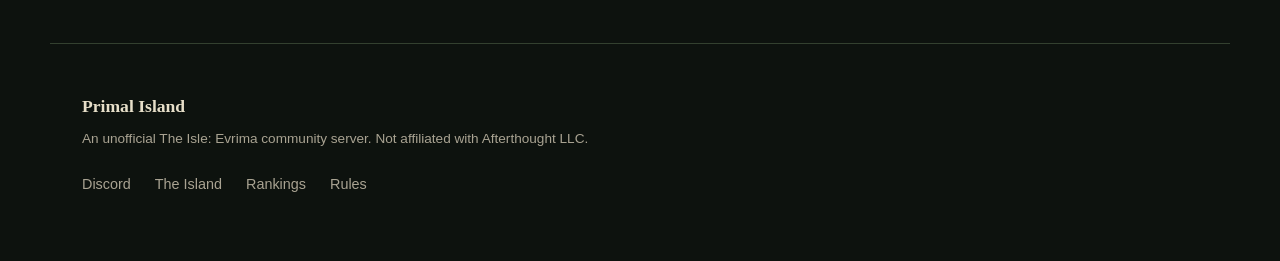
==== commit 68ad5e7d: "Update favicon and file paths in index.html" ====
--- a/index.html
+++ b/index.html
@@ -8,8 +8,8 @@
   <meta name="theme-color" content="#0D120E">
 
   <!-- Favicon -->
-  <link rel="icon" href="/assets/favicon.svg" type="image/svg+xml">
-  <link rel="apple-touch-icon" href="/assets/favicon.svg">
+  <link rel="icon" href="favicon.svg" type="image/svg+xml">
+  <link rel="apple-touch-icon" href="favicon.svg">
 
   <!-- Open Graph / Facebook / Discord -->
   <meta property="og:type" content="website">
@@ -28,7 +28,7 @@
   <link rel="preconnect" href="https://fonts.googleapis.com">
   <link rel="preconnect" href="https://fonts.gstatic.com" crossorigin>
   <link href="https://fonts.googleapis.com/css2?family=Fraunces:opsz,wght@9..144,400;9..144,600;9..144,700;9..144,900&family=Work+Sans:wght@400;500;600;700&display=swap" rel="stylesheet">
-  <link rel="stylesheet" href="css/styles.css">
+  <link rel="stylesheet" href="styles.css">
 </head>
 
 <body>
@@ -258,6 +258,6 @@
 </footer>
 
 
-<script src="js/main.js"></script>
+<script src="main.js"></script>
 </body>
 </html>
--- a/styles.css
+++ b/styles.css
@@ -0,0 +1,393 @@
+/* ---------------------------------------------
+   Primal Island — design tokens
+--------------------------------------------- */
+:root {
+  --void: #0D120E;
+  --surface: #161D17;
+  --surface-raised: #1D2620;
+  --line: #33402F;
+  --bone: #E7DFC9;
+  --bone-dim: #A9A392;
+  --rust: #9C3B2A;
+  --rust-bright: #C24A34;
+  --fern: #6E8257;
+  --amber: #C99A3E;
+
+  --font-display: "Fraunces", Georgia, serif;
+  --font-body: "Work Sans", -apple-system, BlinkMacSystemFont, sans-serif;
+
+  --max-width: 1180px;
+}
+
+* { box-sizing: border-box; }
+
+html { scroll-behavior: smooth; }
+
+body {
+  margin: 0;
+  background: var(--void);
+  color: var(--bone);
+  font-family: var(--font-body);
+  font-size: 16px;
+  line-height: 1.6;
+  -webkit-font-smoothing: antialiased;
+}
+
+@media (prefers-reduced-motion: reduce) {
+  html { scroll-behavior: auto; }
+  * { animation: none !important; transition: none !important; }
+}
+
+a { color: inherit; text-decoration: none; }
+
+h1, h2, h3 {
+  font-family: var(--font-display);
+  font-weight: 600;
+  margin: 0;
+  color: var(--bone);
+}
+
+:focus-visible {
+  outline: 2px solid var(--amber);
+  outline-offset: 3px;
+}
+
+/* subtle film grain over everything — one deliberate texture, not decoration piled on decoration */
+.grain {
+  position: fixed;
+  inset: 0;
+  pointer-events: none;
+  z-index: 50;
+  opacity: 0.05;
+  mix-blend-mode: overlay;
+  background-image: url("data:image/svg+xml,%3Csvg xmlns='http://www.w3.org/2000/svg' width='120' height='120'%3E%3Cfilter id='n'%3E%3CfeTurbulence type='fractalNoise' baseFrequency='0.9' numOctaves='2' stitchTiles='stitch'/%3E%3C/filter%3E%3Crect width='100%25' height='100%25' filter='url(%23n)'/%3E%3C/svg%3E");
+}
+
+/* ---------------------------------------------
+   Nav
+--------------------------------------------- */
+.nav {
+  position: sticky;
+  top: 0;
+  z-index: 40;
+  display: flex;
+  align-items: center;
+  justify-content: space-between;
+  padding: 1.1rem 2rem;
+  background: rgba(13, 18, 14, 0.88);
+  backdrop-filter: blur(6px);
+  border-bottom: 1px solid var(--line);
+}
+
+.nav__mark {
+  font-family: var(--font-display);
+  font-weight: 700;
+  font-size: 1.25rem;
+  letter-spacing: 0.01em;
+}
+
+.nav__links {
+  display: flex;
+  align-items: center;
+  gap: 2rem;
+  font-size: 0.95rem;
+}
+
+.nav__links a { color: var(--bone-dim); transition: color 0.15s ease; }
+.nav__links a:hover { color: var(--bone); }
+
+.nav__cta {
+  color: var(--bone) !important;
+  background: var(--rust);
+  padding: 0.5rem 1rem;
+  clip-path: polygon(0 0, 100% 0, 100% 70%, 92% 100%, 0 100%);
+}
+.nav__cta:hover { background: var(--rust-bright); }
+
+.nav__toggle {
+  display: none;
+  flex-direction: column;
+  gap: 5px;
+  background: none;
+  border: none;
+  cursor: pointer;
+  padding: 0.5rem;
+}
+.nav__toggle span {
+  width: 22px;
+  height: 2px;
+  background: var(--bone);
+}
+
+/* ---------------------------------------------
+   Hero
+--------------------------------------------- */
+.hero {
+  position: relative;
+  padding: 5rem 2rem 4rem;
+  overflow: hidden;
+  border-bottom: 1px solid var(--line);
+}
+
+.hero__terrain {
+  position: absolute;
+  inset: 0;
+  z-index: 0;
+  opacity: 0.5;
+  background-image:
+    repeating-radial-gradient(ellipse at 20% 30%, transparent 0, transparent 60px, rgba(110,130,87,0.06) 61px, transparent 62px, transparent 130px),
+    repeating-radial-gradient(ellipse at 85% 70%, transparent 0, transparent 90px, rgba(156,59,42,0.05) 91px, transparent 92px, transparent 170px);
+}
+
+.hero__grid {
+  position: relative;
+  z-index: 1;
+  max-width: var(--max-width);
+  margin: 0 auto;
+  display: grid;
+  grid-template-columns: 1.5fr 1fr;
+  gap: 3rem;
+  align-items: end;
+}
+
+.kicker {
+  font-family: var(--font-body);
+  font-size: 0.85rem;
+  color: var(--fern);
+  margin: 0 0 1rem;
+  font-weight: 600;
+}
+
+.hero__title {
+  font-size: clamp(3.5rem, 9vw, 7.5rem);
+  line-height: 0.92;
+  letter-spacing: -0.01em;
+  margin: 0 0 1.25rem;
+}
+
+.hero__sub {
+  max-width: 34ch;
+  color: var(--bone-dim);
+  font-size: 1.1rem;
+  margin: 0 0 2rem;
+}
+
+.hero__actions { display: flex; gap: 1rem; flex-wrap: wrap; }
+
+.btn {
+  display: inline-block;
+  padding: 0.85rem 1.6rem;
+  font-family: var(--font-body);
+  font-weight: 600;
+  font-size: 0.95rem;
+  clip-path: polygon(0 0, 100% 0, 100% 75%, 94% 100%, 0 100%);
+  transition: background 0.15s ease, color 0.15s ease;
+}
+.btn--primary { background: var(--rust); color: var(--bone); }
+.btn--primary:hover { background: var(--rust-bright); }
+.btn--ghost { background: transparent; color: var(--bone); border: 1px solid var(--line); clip-path: none; }
+.btn--ghost:hover { border-color: var(--bone-dim); }
+.btn--block { display: block; text-align: center; width: 100%; margin-top: 1.5rem; }
+
+/* Field log / HUD panel */
+.field-log {
+  background: var(--surface);
+  border: 1px solid var(--line);
+  padding: 1.5rem;
+}
+
+.field-log__title {
+  font-family: var(--font-body);
+  font-size: 0.8rem;
+  color: var(--bone-dim);
+  margin: 0 0 1rem;
+  padding-bottom: 0.75rem;
+  border-bottom: 1px solid var(--line);
+}
+
+.field-log__row {
+  display: flex;
+  justify-content: space-between;
+  align-items: center;
+  margin: 0;
+  padding: 0.55rem 0;
+  border-bottom: 1px solid rgba(51, 64, 47, 0.5);
+  font-size: 0.92rem;
+}
+.field-log__row:last-of-type { border-bottom: none; }
+.field-log__row dt { color: var(--bone-dim); font-weight: 400; }
+.field-log__row dd { margin: 0; font-weight: 600; display: flex; align-items: center; gap: 0.4rem; }
+
+.field-log__note {
+  font-size: 0.78rem;
+  color: var(--bone-dim);
+  margin: 1rem 0 0;
+  line-height: 1.5;
+}
+
+.dot {
+  width: 8px;
+  height: 8px;
+  border-radius: 50%;
+  display: inline-block;
+}
+.dot--live { background: var(--fern); box-shadow: 0 0 0 3px rgba(110,130,87,0.2); }
+
+/* ---------------------------------------------
+   Sections (shared)
+--------------------------------------------- */
+.section {
+  max-width: var(--max-width);
+  margin: 0 auto;
+  padding: 5rem 2rem;
+  border-bottom: 1px solid var(--line);
+}
+
+.section__head { margin-bottom: 2.5rem; max-width: 60ch; }
+.section__head h2 { font-size: clamp(1.9rem, 4vw, 2.6rem); }
+.section__note { color: var(--bone-dim); margin-top: 0.75rem; font-size: 0.95rem; }
+
+/* Ledger list — deliberately not a card grid */
+.ledger { list-style: none; margin: 0; padding: 0; border-top: 1px solid var(--line); }
+
+.ledger__row {
+  display: grid;
+  grid-template-columns: 220px 1fr;
+  gap: 2rem;
+  padding: 1.4rem 0;
+  border-bottom: 1px solid var(--line);
+}
+
+.ledger__label {
+  font-family: var(--font-display);
+  font-weight: 600;
+  font-size: 1.1rem;
+}
+
+.ledger__desc { color: var(--bone-dim); max-width: 60ch; }
+
+/* Terminal / rankings table */
+.section--terminal { background: var(--surface); border-bottom: 1px solid var(--line); }
+
+.terminal-table {
+  width: 100%;
+  border-collapse: collapse;
+  font-family: var(--font-body);
+  font-size: 0.92rem;
+}
+
+.terminal-table th {
+  text-align: left;
+  color: var(--fern);
+  font-weight: 600;
+  padding: 0.75rem 1rem;
+  border-bottom: 1px solid var(--line);
+  font-size: 0.8rem;
+}
+
+.terminal-table td {
+  padding: 0.9rem 1rem;
+  border-bottom: 1px solid rgba(51, 64, 47, 0.5);
+  color: var(--bone-dim);
+}
+
+.terminal-table tr td:first-child { color: var(--amber); font-weight: 600; }
+
+/* Auction preview */
+.auction-preview {
+  display: grid;
+  grid-template-columns: repeat(auto-fit, minmax(220px, 1fr));
+  gap: 1px;
+  background: var(--line);
+  border: 1px solid var(--line);
+}
+
+.auction-card {
+  background: var(--surface);
+  padding: 1.5rem;
+  position: relative;
+}
+
+.auction-card__name {
+  font-family: var(--font-display);
+  font-weight: 600;
+  font-size: 1.1rem;
+  margin: 1.5rem 0 0.35rem;
+}
+
+.auction-card__meta { color: var(--bone-dim); font-size: 0.88rem; margin: 0 0 1rem; }
+.auction-card__price { font-weight: 600; color: var(--amber); margin: 0; }
+
+.tag {
+  display: inline-block;
+  font-size: 0.72rem;
+  font-weight: 600;
+  padding: 0.25rem 0.6rem;
+  border: 1px solid var(--amber);
+  color: var(--amber);
+}
+
+/* Rules + connect split */
+.section--split {
+  display: grid;
+  grid-template-columns: 1.3fr 1fr;
+  gap: 3rem;
+  align-items: start;
+}
+
+.rules-list {
+  padding-left: 1.2rem;
+  color: var(--bone-dim);
+  margin-top: 1.5rem;
+}
+.rules-list li { margin-bottom: 0.85rem; padding-left: 0.4rem; }
+.rules-list li::marker { color: var(--rust-bright); font-family: var(--font-display); }
+
+.connect-panel {
+  background: var(--surface);
+  border: 1px solid var(--line);
+  padding: 1.5rem;
+}
+
+/* ---------------------------------------------
+   Footer
+--------------------------------------------- */
+.footer {
+  max-width: var(--max-width);
+  margin: 0 auto;
+  padding: 3rem 2rem 4rem;
+  display: flex;
+  flex-direction: column;
+  gap: 0.5rem;
+}
+
+.footer__mark { font-family: var(--font-display); font-weight: 700; font-size: 1.1rem; margin: 0; }
+.footer__sub { color: var(--bone-dim); font-size: 0.85rem; margin: 0 0 1rem; }
+.footer__links { display: flex; gap: 1.5rem; }
+.footer__links a { color: var(--bone-dim); font-size: 0.9rem; }
+.footer__links a:hover { color: var(--bone); }
+
+/* ---------------------------------------------
+   Responsive
+--------------------------------------------- */
+@media (max-width: 860px) {
+  .nav__links { display: none; }
+  .nav__links--open {
+    display: flex;
+    flex-direction: column;
+    position: absolute;
+    top: 100%;
+    left: 0;
+    right: 0;
+    background: var(--void);
+    border-bottom: 1px solid var(--line);
+    padding: 1.5rem 2rem;
+    gap: 1.2rem;
+  }
+  .nav__toggle { display: flex; }
+  .hero__grid { grid-template-columns: 1fr; }
+  .ledger__row { grid-template-columns: 1fr; gap: 0.4rem; }
+  .section--split { grid-template-columns: 1fr; }
+  .section { padding: 3.5rem 1.5rem; }
+  .hero { padding: 3.5rem 1.5rem 3rem; }
+}
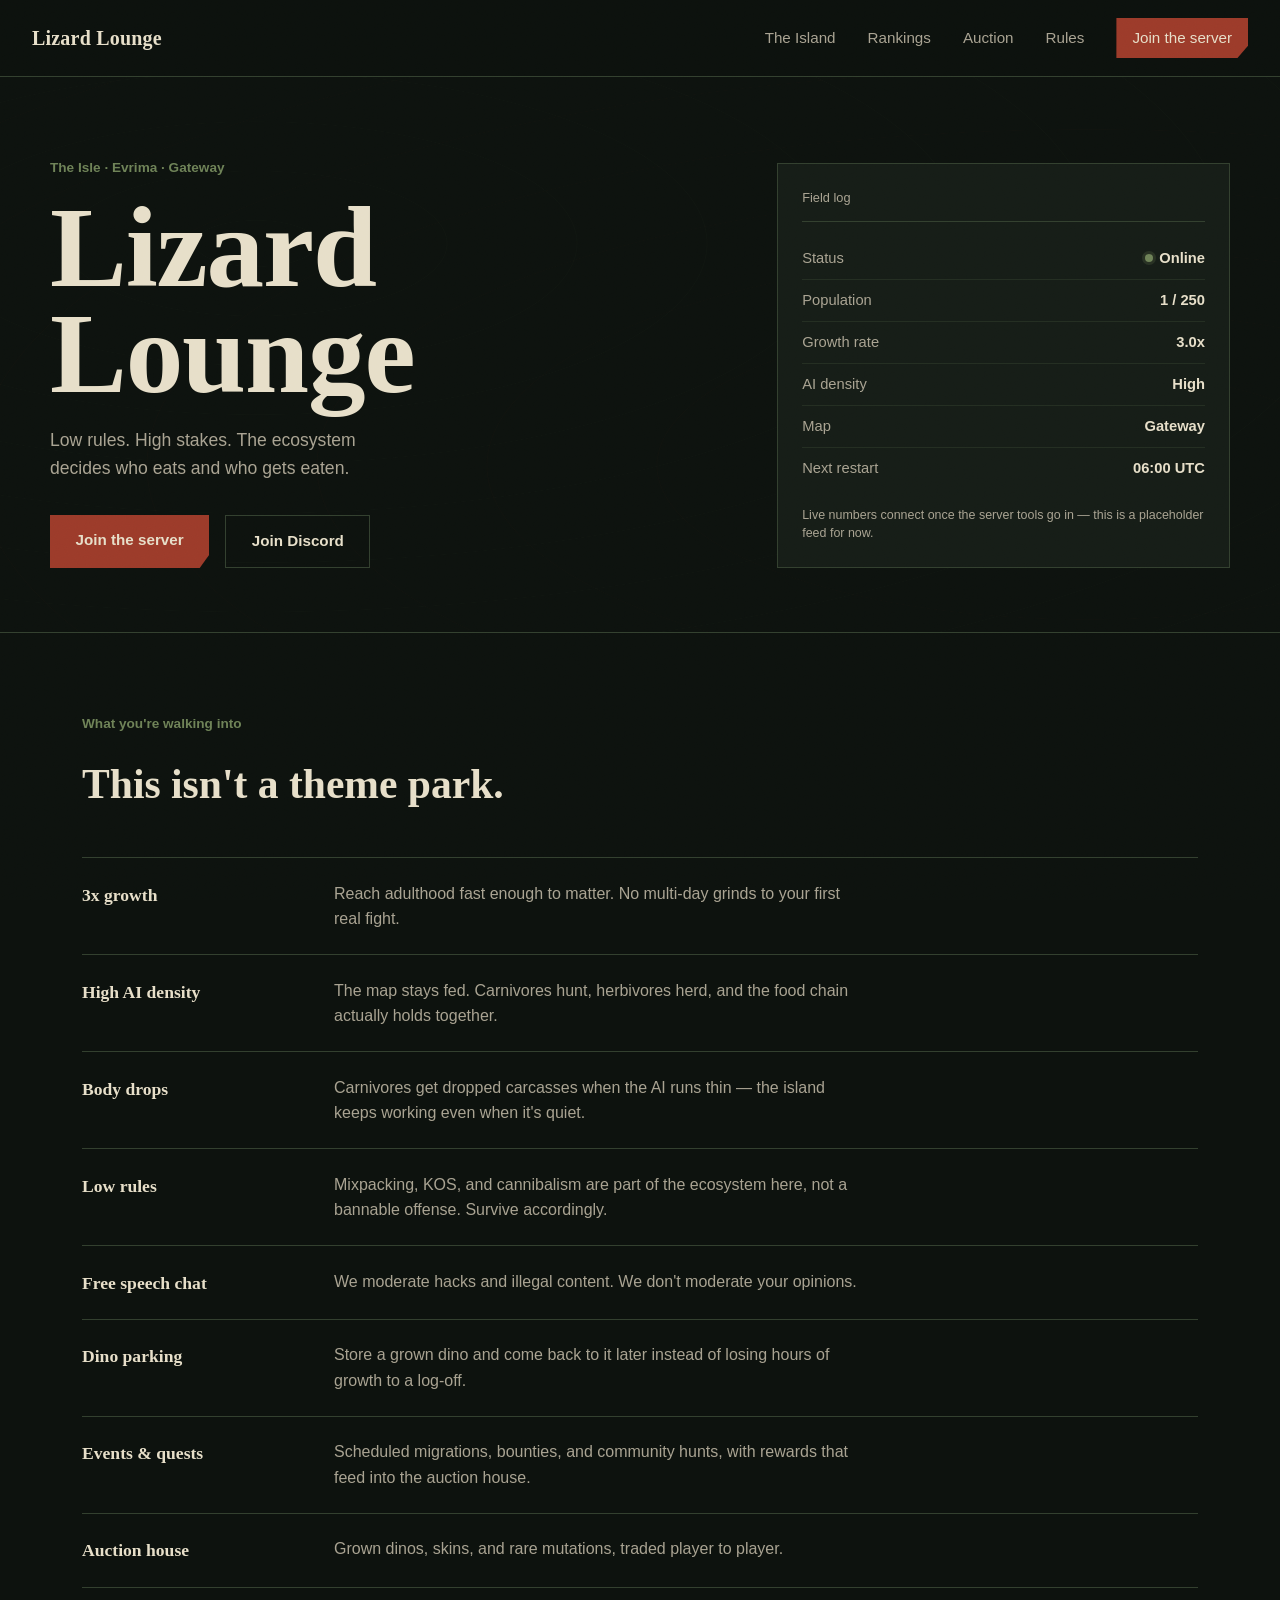
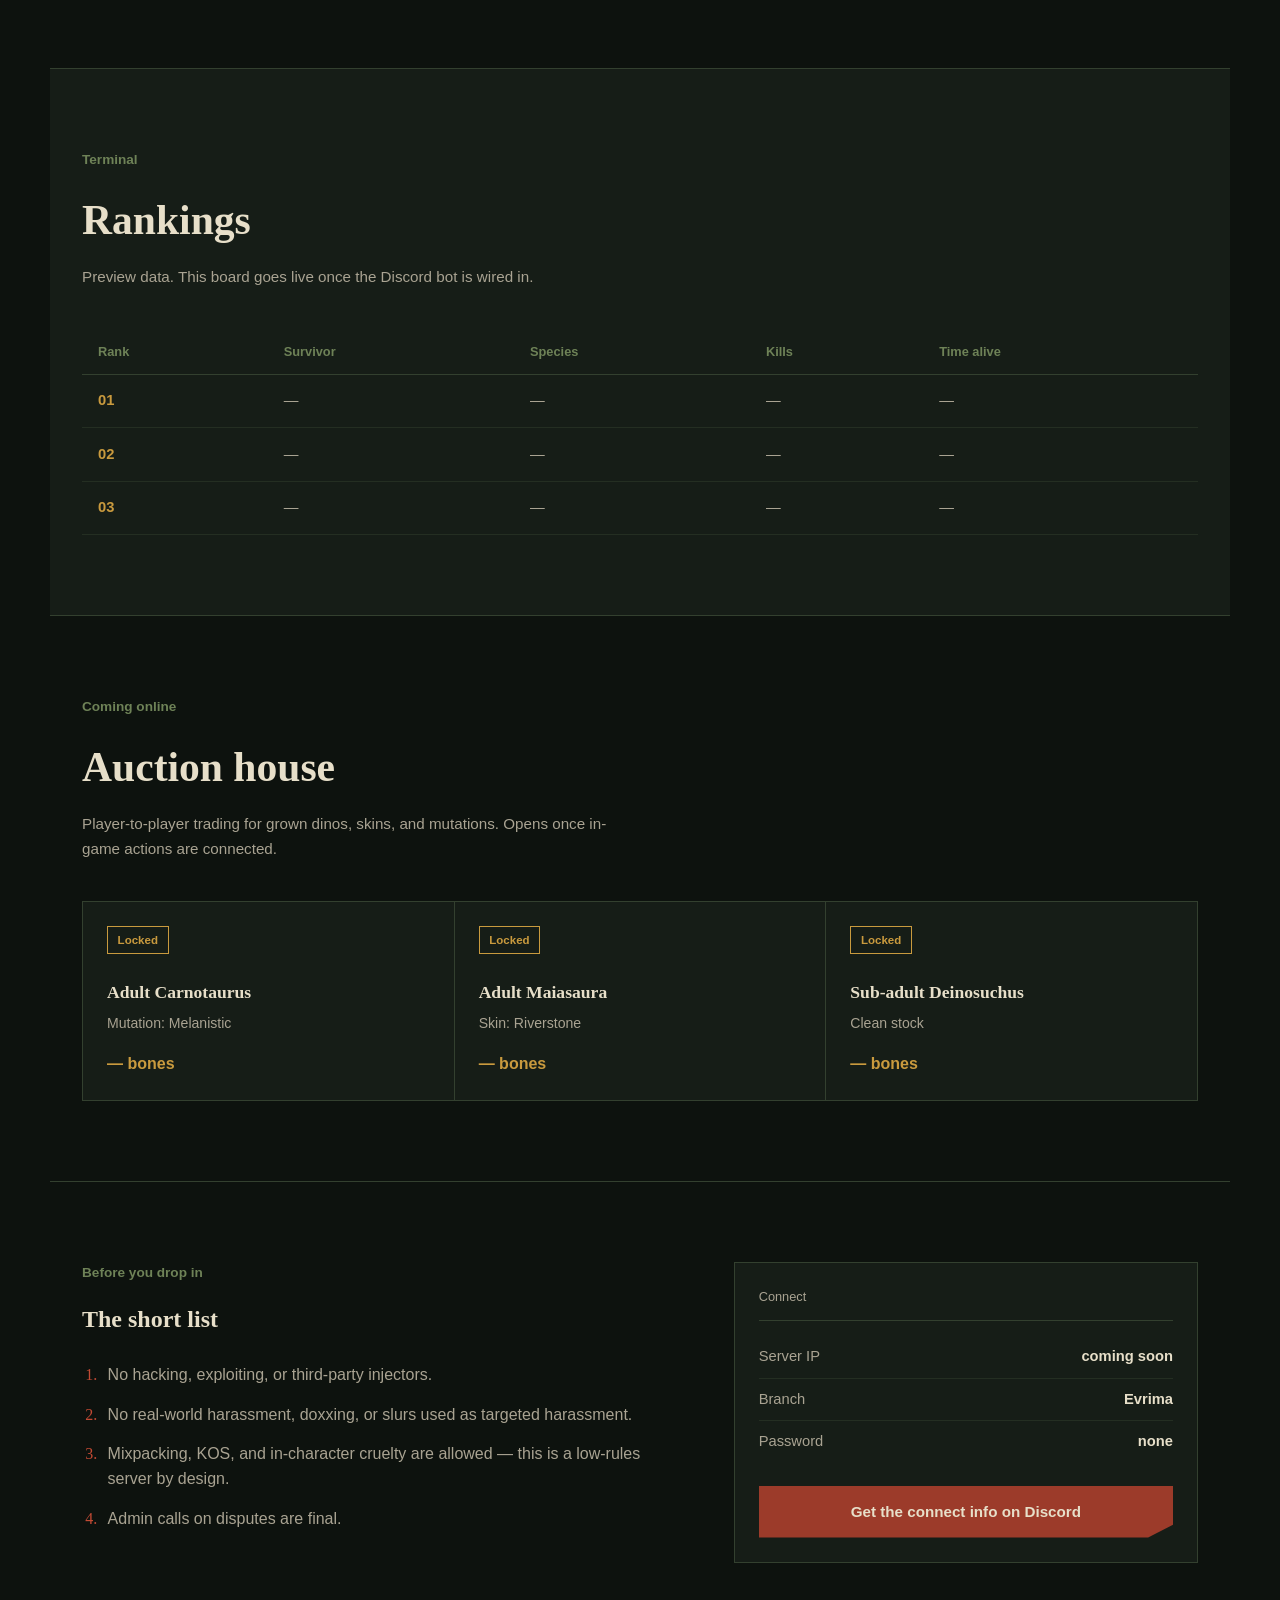
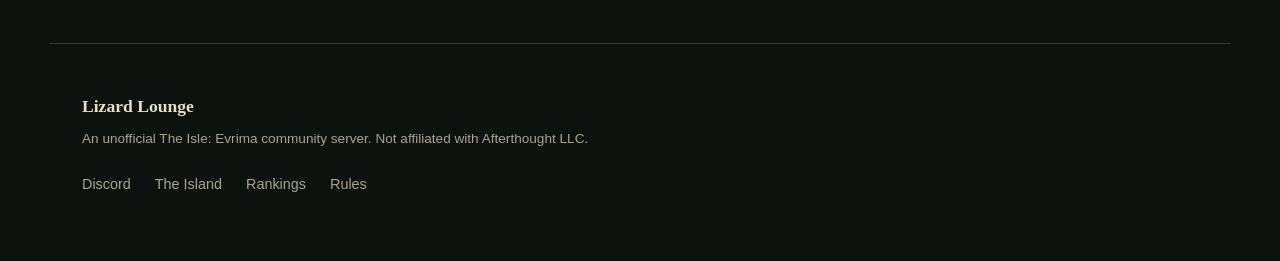
==== commit db86ffe2: "Update site name and description to Lizard Lounge" ====
--- a/index.html
+++ b/index.html
@@ -4,7 +4,7 @@
   <meta charset="UTF-8">
   <meta name="viewport" content="width=device-width, initial-scale=1.0">
   <title>Primal Island — The Isle: Evrima Server</title>
-  <meta name="description" content="Primal Island: a low-rules, high-AI, 3x growth Isle Evrima server. Hunt, herd, and rule the ecosystem. Free speech. Body drops. Auction house.">
+  <meta name="description" content="Lizard Lounge: a low-rules, high-AI, 3x growth Isle Evrima server. Hunt, herd, and rule the ecosystem. Free speech. Body drops. Auction house.">
   <meta name="theme-color" content="#0D120E">
 
   <!-- Favicon -->
@@ -14,15 +14,15 @@
   <!-- Open Graph / Facebook / Discord -->
   <meta property="og:type" content="website">
   <meta property="og:url" content="https://primal-island.primal-island-hosting.workers.dev/">
-  <meta property="og:title" content="Primal Island — The Isle: Evrima">
+  <meta property="og:title" content="Lizard Lounge — The Isle: Evrima">
   <meta property="og:description" content="Low rules. 3x growth. High AI. Body drops, parking, auction house, free speech. The ecosystem decides who eats and who gets eaten.">
-  <meta property="og:site_name" content="Primal Island">
+  <meta property="og:site_name" content="Lizard Lounge">
   <meta property="og:locale" content="en_US">
   <!-- Optional later: <meta property="og:image" content="https://primal-island.primal-island-hosting.workers.dev/assets/og-banner.png"> -->
 
   <!-- Twitter Card -->
   <meta name="twitter:card" content="summary">
-  <meta name="twitter:title" content="Primal Island — The Isle: Evrima">
+  <meta name="twitter:title" content="Lizard Lounge — The Isle: Evrima">
   <meta name="twitter:description" content="Low rules. 3x growth. High AI. Body drops, parking, auction house, free speech.">
 
   <link rel="preconnect" href="https://fonts.googleapis.com">
@@ -36,7 +36,7 @@
 <div class="grain"></div>
 
 <header class="nav">
-  <a href="#top" class="nav__mark">Primal Island</a>
+  <a href="#top" class="nav__mark">Lizard Lounge</a>
   <nav class="nav__links">
     <a href="#the-island">The Island</a>
     <a href="#rankings">Rankings</a>
@@ -57,7 +57,7 @@
     <div class="hero__grid">
       <div class="hero__title-block">
         <p class="kicker">The Isle · Evrima · Gateway</p>
-        <h1 class="hero__title">Primal<br>Island</h1>
+        <h1 class="hero__title">Lizard<br>Lounge</h1>
         <p class="hero__sub">Low rules. High stakes. The ecosystem decides who eats and who gets eaten.</p>
         <div class="hero__actions">
           <a href="#connect" class="btn btn--primary">Join the server</a>
@@ -240,17 +240,17 @@
         <dt>Password</dt>
         <dd>none</dd>
       </dl>
-      <a href="https://discord.gg/YOUR-INVITE" class="btn btn--primary btn--block" target="_blank" rel="noopener">Get the connect info on Discord</a>
+      <a href="https://discord.gg/Ff93EYrWE" class="btn btn--primary btn--block" target="_blank" rel="noopener">Get the connect info on Discord</a>
     </div>
   </section>
 
 </main>
 
 <footer class="footer" id="discord">
-  <p class="footer__mark">Primal Island</p>
+  <p class="footer__mark">Lizard Lounge</p>
   <p class="footer__sub">An unofficial The Isle: Evrima community server. Not affiliated with Afterthought LLC.</p>
   <div class="footer__links">
-    <a href="https://discord.gg/YOUR-INVITE" target="_blank" rel="noopener">Discord</a>
+    <a href="https://discord.gg/Ff93EYrWE" target="_blank" rel="noopener">Discord</a>
     <a href="#the-island">The Island</a>
     <a href="#rankings">Rankings</a>
     <a href="#rules">Rules</a>
